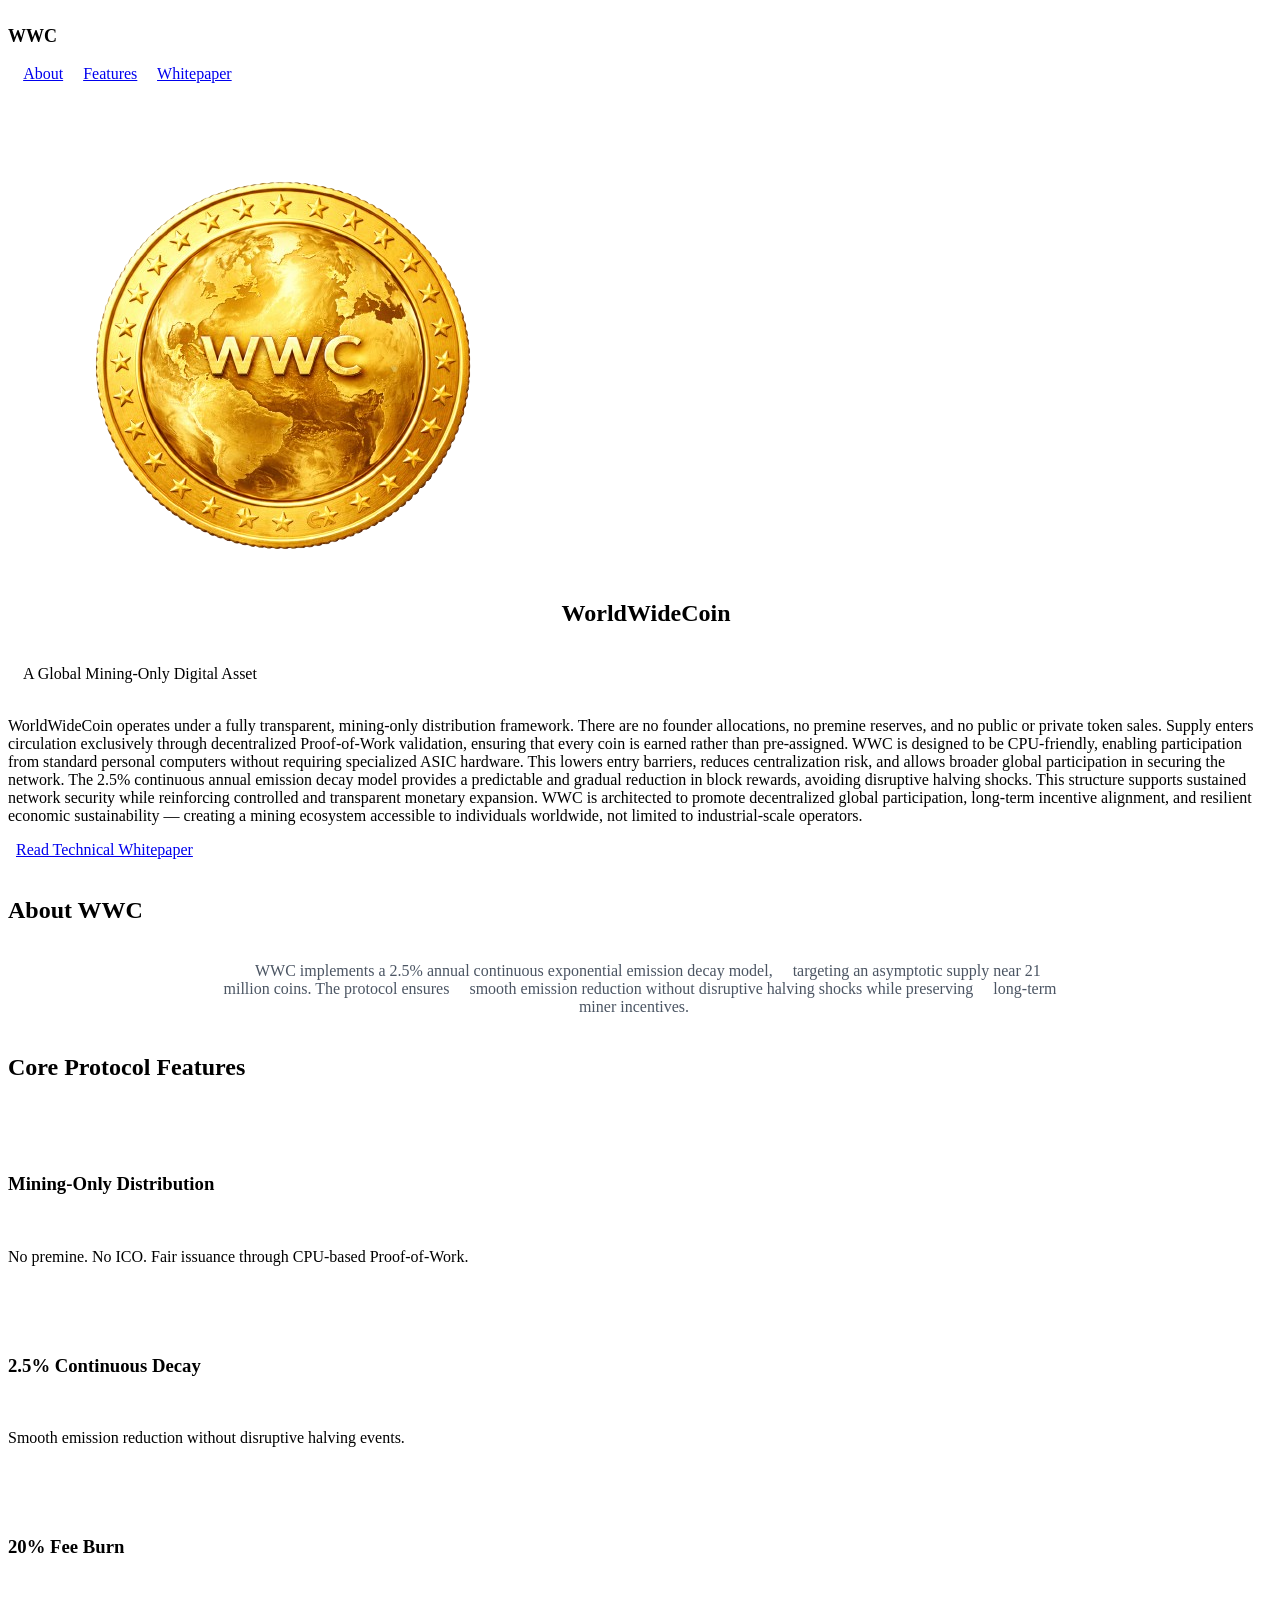
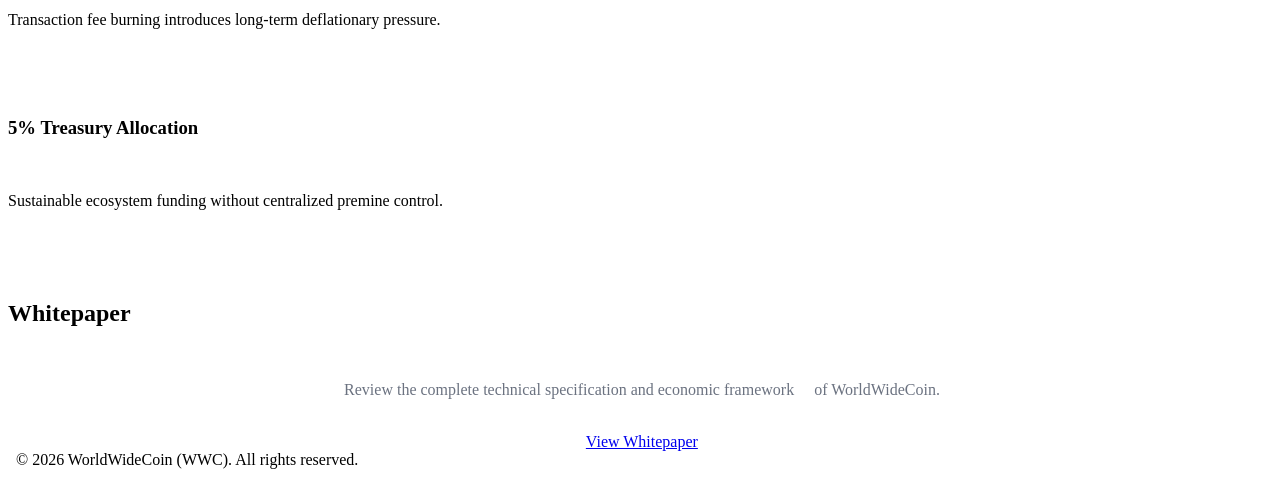
==== index.html @ 7ce4c5ae "Update index.html" ====
<!DOCTYPE html>
<html lang="en">
<head>
<meta charset="UTF-8">
<meta name="viewport" content="width=device-width, initial-scale=1.0">
<title>WorldWideCoin (WWC)</title>

<link href="https://fonts.googleapis.com/css2?family=Inter:wght@400;600;700&display=swap" rel="stylesheet">

<style>

body {
  margin: 0;
  font-family: 'Inter', sans-serif;
  background: #F9FAFB;
  color: #1F2937;
}

/* HEADER */

header {
  background: white;
  padding: 18px 40px;
  display: flex;
  justify-content: space-between;
  align-items: center;
  border-bottom: 1px solid #E5E7EB;
}

nav a {
  margin-left: 25px;
  text-decoration: none;
  color: #1F2937;
  font-weight: 500;
  transition: 0.3s;
}

nav a:hover {
  color: #D4AF37;
}

/* HERO */

.hero {
  padding: 100px 20px 80px;
  text-align: center;
}

.hero-title {
  display: flex;
  align-items: center;
  justify-content: center;
  gap: 15px;
  font-size: 40px;
  font-weight: 700;
}

.inline-logo {
  height: 50px;
  width: auto;
  filter: drop-shadow(0 2px 4px rgba(0,0,0,0.2));
}

.subtitle {
  margin-top: 20px;
  font-size: 20px;
}

.subtitle span {
  color: #D4AF37;
}

.hero p {
  max-width: 700px;
  margin: 25px auto;
  font-size: 17px;
  color: #6B7280;
}

.btn {
  display: inline-block;
  margin-top: 20px;
  padding: 14px 32px;
  background: #D4AF37;
  color: white;
  text-decoration: none;
  font-weight: 600;
  border-radius: 6px;
  transition: 0.3s;
}

.btn:hover {
  background: #B8962E;
}

/* SECTIONS */

.section {
  padding: 80px 20px;
  max-width: 1100px;
  margin: auto;
}

.section h2 {
  text-align: center;
  font-size: 32px;
  margin-bottom: 40px;
}

/* FEATURES */

.features {
  display: grid;
  grid-template-columns: repeat(auto-fit, minmax(250px, 1fr));
  gap: 30px;
}

.card {
  background: white;
  padding: 30px;
  border-radius: 10px;
  border: 1px solid #E5E7EB;
  transition: 0.3s;
}

.card:hover {
  border-color: #D4AF37;
  box-shadow: 0 5px 20px rgba(0,0,0,0.05);
}

/* FOOTER */

footer {
  background: white;
  padding: 40px;
  text-align: center;
  border-top: 1px solid #E5E7EB;
  color: #6B7280;
  font-size: 14px;
}

/* MOBILE OPTIMIZATION */

@media (max-width: 768px) {
  .hero-title {
    font-size: 28px;
  }

  .inline-logo {
    height: 40px;
  }

  nav {
    display: none;
  }
}

</style>
</head>

<body>

<header>
  <div style="font-weight:700; font-size:18px;">WWC</div>

  <nav>
    <a href="#about">About</a>
    <a href="#features">Features</a>
    <a href="#whitepaper">Whitepaper</a>
  </nav>
</header>

<section class="hero">

  <h1 class="hero-title">
    <img src="logo.png" alt="WWC Logo" class="inline-logo">
    WorldWideCoin
  </h1>

  <div class="subtitle">
    A Global <span>Mining-Only</span> Digital Asset
  </div>

  <p>
WorldWideCoin operates under a fully transparent, mining-only distribution framework. There are no founder allocations, no premine reserves, and no public or private token sales. Supply enters circulation exclusively through decentralized Proof-of-Work validation, ensuring that every coin is earned rather than pre-assigned.
WWC is designed to be CPU-friendly, enabling participation from standard personal computers without requiring specialized ASIC hardware. This lowers entry barriers, reduces centralization risk, and allows broader global participation in securing the network.
The 2.5% continuous annual emission decay model provides a predictable and gradual reduction in block rewards, avoiding disruptive halving shocks. This structure supports sustained network security while reinforcing controlled and transparent monetary expansion.
WWC is architected to promote decentralized global participation, long-term incentive alignment, and resilient economic sustainability — creating a mining ecosystem accessible to individuals worldwide, not limited to industrial-scale operators.
  </p>

  <a href="whitepaper.html" class="btn">Read Technical Whitepaper</a>

</section>

<section id="about" class="section">

  <h2>About WWC</h2>

  <p style="text-align:center; max-width:850px; margin:auto; color:#4B5563;">
    WWC implements a 2.5% annual continuous exponential emission decay model,
    targeting an asymptotic supply near 21 million coins. The protocol ensures
    smooth emission reduction without disruptive halving shocks while preserving
    long-term miner incentives.
  </p>

</section>

<section id="features" class="section">

  <h2>Core Protocol Features</h2>

  <div class="features">

    <div class="card">
      <h3>Mining-Only Distribution</h3>
      <p>No premine. No ICO. Fair issuance through CPU-based Proof-of-Work.</p>
    </div>

    <div class="card">
      <h3>2.5% Continuous Decay</h3>
      <p>Smooth emission reduction without disruptive halving events.</p>
    </div>

    <div class="card">
      <h3>20% Fee Burn</h3>
      <p>Transaction fee burning introduces long-term deflationary pressure.</p>
    </div>

    <div class="card">
      <h3>5% Treasury Allocation</h3>
      <p>Sustainable ecosystem funding without centralized premine control.</p>
    </div>

  </div>

</section>

<section id="whitepaper" class="section">

  <h2>Whitepaper</h2>

  <p style="text-align:center; color:#6B7280;">
    Review the complete technical specification and economic framework
    of WorldWideCoin.
  </p>

  <div style="text-align:center;">
    <a href="whitepaper.html" class="btn">View Whitepaper</a>
  </div>

</section>

<footer>
  © 2026 WorldWideCoin (WWC). All rights reserved.
</footer>

</body>
</html>
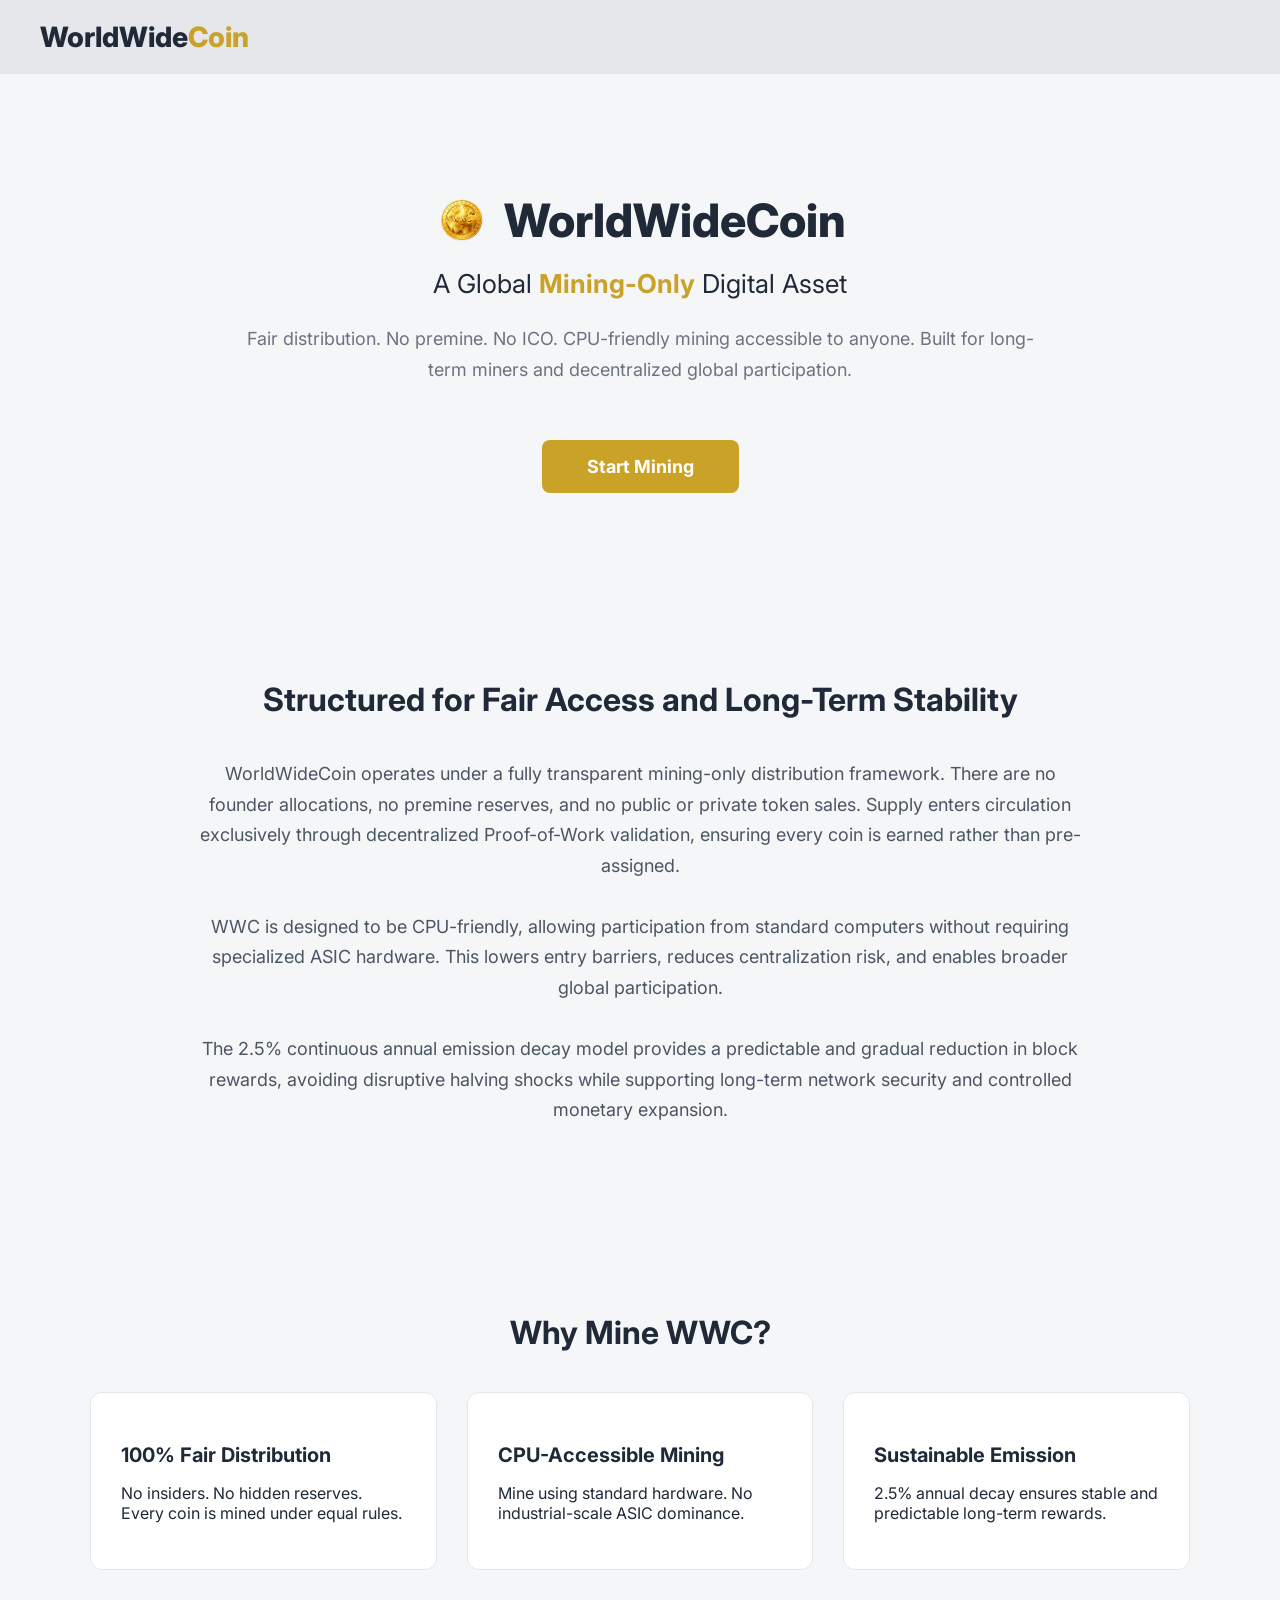
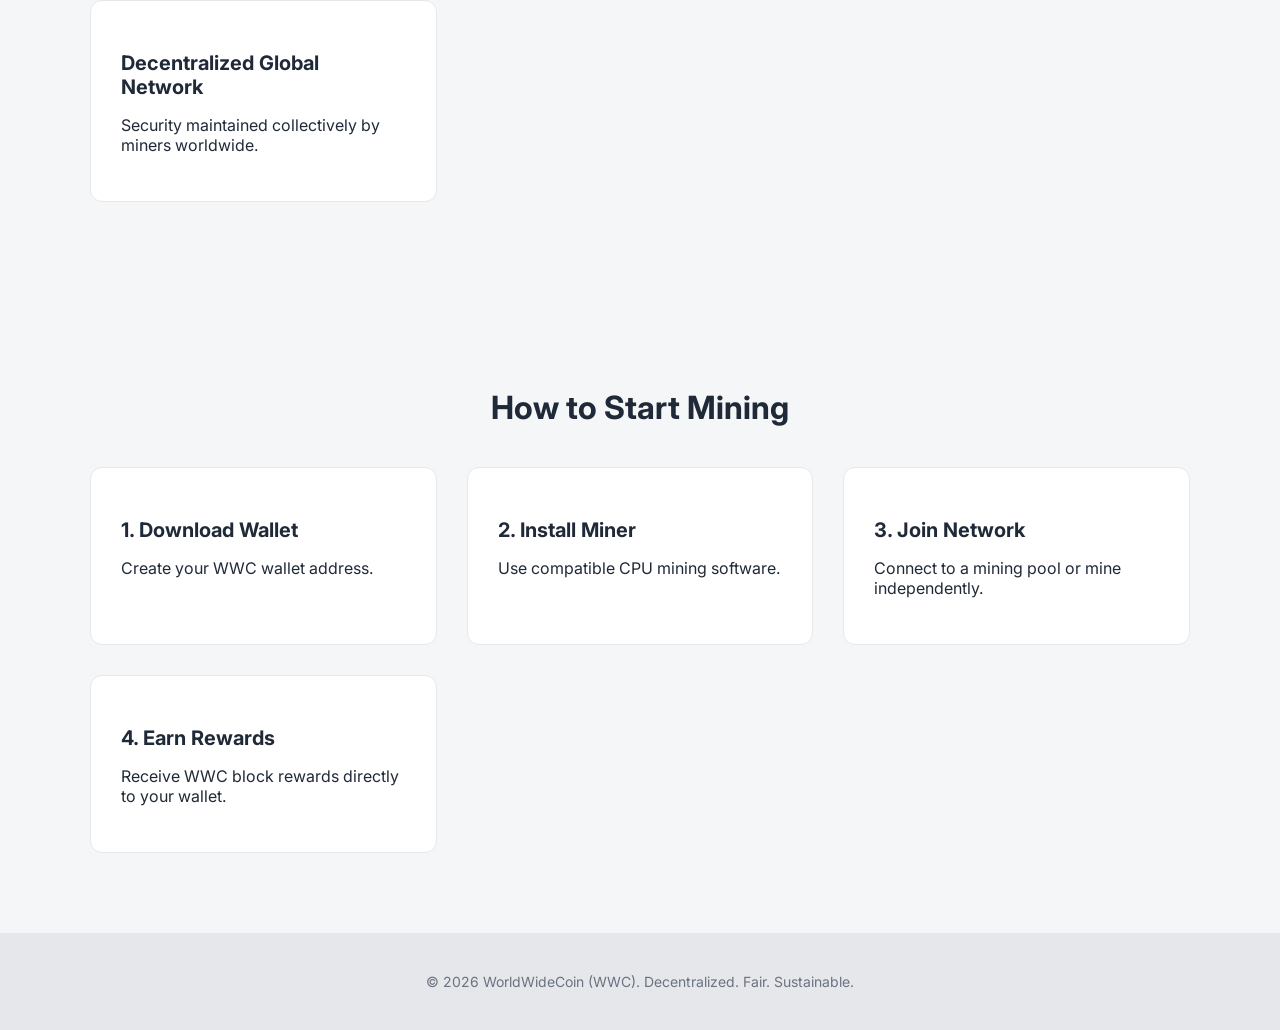
==== commit a7b34407: "Update index.html" ====
--- a/index.html
+++ b/index.html
@@ -1,5 +1,3 @@
-
-
 <!DOCTYPE html>
 <html lang="en">
 <head>
@@ -7,154 +5,134 @@
 <meta name="viewport" content="width=device-width, initial-scale=1.0">
 <title>WorldWideCoin (WWC)</title>
 
-<link href="https://fonts.googleapis.com/css2?family=Inter:wght@400;600;700&display=swap" rel="stylesheet">
+<link href="https://fonts.googleapis.com/css2?family=Inter:wght@400;600;700;800&display=swap" rel="stylesheet">
 
 <style>
 
 body {
-  margin: 0;
-  font-family: 'Inter', sans-serif;
-  background: #F9FAFB;
-  color: #1F2937;
+  margin: 0;
+  font-family: 'Inter', sans-serif;
+  background: #F5F6F8;
+  color: #1F2937;
 }
 
 /* HEADER */
 
 header {
-  background: white;
-  padding: 18px 40px;
-  display: flex;
-  justify-content: space-between;
-  align-items: center;
-  border-bottom: 1px solid #E5E7EB;
-}
-
-nav a {
-  margin-left: 25px;
-  text-decoration: none;
-  color: #1F2937;
-  font-weight: 500;
-  transition: 0.3s;
-}
-
-nav a:hover {
-  color: #D4AF37;
-}
+  background: #E5E7EB;
+  padding: 20px 40px;
+  font-size: 28px;
+  font-weight: 800;
+}
+
+header .worldwide { color: #1F2937; }
+header .coin { color: #C9A227; }
 
 /* HERO */
 
 .hero {
-  padding: 100px 20px 80px;
-  text-align: center;
+  text-align: center;
+  padding: 80px 20px;
 }
 
 .hero-title {
-  display: flex;
-  align-items: center;
-  justify-content: center;
-  gap: 15px;
-  font-size: 40px;
-  font-weight: 700;
+  display: flex;
+  align-items: center;
+  justify-content: center;
+  gap: 15px;
+  font-size: 46px;
+  font-weight: 800;
+  margin-bottom: 20px;
 }
 
 .inline-logo {
-  height: 50px;
-  width: auto;
-  filter: drop-shadow(0 2px 4px rgba(0,0,0,0.2));
+  height: 55px;
+  width: auto;
 }
 
 .subtitle {
-  margin-top: 20px;
-  font-size: 20px;
+  font-size: 26px;
+  margin: 15px 0;
 }
 
 .subtitle span {
-  color: #D4AF37;
+  color: #C9A227;
+  font-weight: 700;
 }
 
 .hero p {
-  max-width: 700px;
-  margin: 25px auto;
-  font-size: 17px;
-  color: #6B7280;
+  max-width: 800px;
+  margin: 25px auto;
+  font-size: 18px;
+  color: #6B7280;
+  line-height: 1.7;
 }
 
 .btn {
-  display: inline-block;
-  margin-top: 20px;
-  padding: 14px 32px;
-  background: #D4AF37;
-  color: white;
-  text-decoration: none;
-  font-weight: 600;
-  border-radius: 6px;
-  transition: 0.3s;
-}
-
-.btn:hover {
-  background: #B8962E;
-}
-
-/* SECTIONS */
+  display: inline-block;
+  margin-top: 30px;
+  padding: 16px 45px;
+  background: #C9A227;
+  color: white;
+  text-decoration: none;
+  font-weight: 700;
+  border-radius: 8px;
+  font-size: 18px;
+}
+
+.btn:hover { background: #B8962E; }
+
+/* SECTION */
 
 .section {
-  padding: 80px 20px;
-  max-width: 1100px;
-  margin: auto;
+  padding: 80px 20px;
+  max-width: 1100px;
+  margin: auto;
 }
 
 .section h2 {
-  text-align: center;
-  font-size: 32px;
-  margin-bottom: 40px;
-}
-
-/* FEATURES */
-
-.features {
-  display: grid;
-  grid-template-columns: repeat(auto-fit, minmax(250px, 1fr));
-  gap: 30px;
+  text-align: center;
+  font-size: 32px;
+  margin-bottom: 40px;
+}
+
+/* GRID */
+
+.grid {
+  display: grid;
+  grid-template-columns: repeat(auto-fit, minmax(260px, 1fr));
+  gap: 30px;
 }
 
 .card {
-  background: white;
-  padding: 30px;
-  border-radius: 10px;
-  border: 1px solid #E5E7EB;
-  transition: 0.3s;
-}
-
-.card:hover {
-  border-color: #D4AF37;
-  box-shadow: 0 5px 20px rgba(0,0,0,0.05);
+  background: white;
+  padding: 30px;
+  border-radius: 12px;
+  border: 1px solid #E5E7EB;
+}
+
+.card h3 {
+  margin-bottom: 15px;
+  font-size: 20px;
 }
 
 /* FOOTER */
 
 footer {
-  background: white;
-  padding: 40px;
-  text-align: center;
-  border-top: 1px solid #E5E7EB;
-  color: #6B7280;
-  font-size: 14px;
-}
-
-/* MOBILE OPTIMIZATION */
+  background: #E5E7EB;
+  padding: 40px;
+  text-align: center;
+  font-size: 14px;
+  color: #6B7280;
+}
+
+/* MOBILE */
 
 @media (max-width: 768px) {
-  .hero-title {
-    font-size: 28px;
-  }
-
-  .inline-logo {
-    height: 40px;
-  }
-
-  nav {
-    display: none;
-  }
+  .hero-title { font-size: 32px; flex-direction: column; }
+  .inline-logo { height: 45px; }
+  .subtitle { font-size: 20px; }
+  .hero p { font-size: 16px; }
 }
 
 </style>
@@ -163,97 +141,118 @@
 <body>
 
 <header>
-  <div style="font-weight:700; font-size:18px;">WWC</div>
-
-  <nav>
-    <a href="#about">About</a>
-    <a href="#features">Features</a>
-    <a href="#whitepaper">Whitepaper</a>
-  </nav>
+  <span class="worldwide">WorldWide</span><span class="coin">Coin</span>
 </header>
 
 <section class="hero">
 
-  <h1 class="hero-title">
-    <img src="logo.png" alt="WWC Logo" class="inline-logo">
-    WorldWideCoin
-  </h1>
-
-  <div class="subtitle">
-    A Global <span>Mining-Only</span> Digital Asset
-  </div>
-
-  <p>
-WorldWideCoin operates under a fully transparent, mining-only distribution framework. There are no founder allocations, no premine reserves, and no public or private token sales. Supply enters circulation exclusively through decentralized Proof-of-Work validation, ensuring that every coin is earned rather than pre-assigned.
-WWC is designed to be CPU-friendly, enabling participation from standard personal computers without requiring specialized ASIC hardware. This lowers entry barriers, reduces centralization risk, and allows broader global participation in securing the network.
-The 2.5% continuous annual emission decay model provides a predictable and gradual reduction in block rewards, avoiding disruptive halving shocks. This structure supports sustained network security while reinforcing controlled and transparent monetary expansion.
-WWC is architected to promote decentralized global participation, long-term incentive alignment, and resilient economic sustainability — creating a mining ecosystem accessible to individuals worldwide, not limited to industrial-scale operators.
-  </p>
-
-  <a href="whitepaper.html" class="btn">Read Technical Whitepaper</a>
-
-</section>
-
-<section id="about" class="section">
-
-  <h2>About WWC</h2>
-
-  <p style="text-align:center; max-width:850px; margin:auto; color:#4B5563;">
-    WWC implements a 2.5% annual continuous exponential emission decay model,
-    targeting an asymptotic supply near 21 million coins. The protocol ensures
-    smooth emission reduction without disruptive halving shocks while preserving
-    long-term miner incentives.
-  </p>
-
-</section>
-
-<section id="features" class="section">
-
-  <h2>Core Protocol Features</h2>
-
-  <div class="features">
-
-    <div class="card">
-      <h3>Mining-Only Distribution</h3>
-      <p>No premine. No ICO. Fair issuance through CPU-based Proof-of-Work.</p>
-    </div>
-
-    <div class="card">
-      <h3>2.5% Continuous Decay</h3>
-      <p>Smooth emission reduction without disruptive halving events.</p>
-    </div>
-
-    <div class="card">
-      <h3>20% Fee Burn</h3>
-      <p>Transaction fee burning introduces long-term deflationary pressure.</p>
-    </div>
-
-    <div class="card">
-      <h3>5% Treasury Allocation</h3>
-      <p>Sustainable ecosystem funding without centralized premine control.</p>
-    </div>
-
-  </div>
-
-</section>
-
-<section id="whitepaper" class="section">
-
-  <h2>Whitepaper</h2>
-
-  <p style="text-align:center; color:#6B7280;">
-    Review the complete technical specification and economic framework
-    of WorldWideCoin.
-  </p>
-
-  <div style="text-align:center;">
-    <a href="whitepaper.html" class="btn">View Whitepaper</a>
-  </div>
+  <h1 class="hero-title">
+    <img src="logo.png" class="inline-logo">
+    WorldWideCoin
+  </h1>
+
+  <div class="subtitle">
+    A Global <span>Mining-Only</span> Digital Asset
+  </div>
+
+  <p>
+    Fair distribution. No premine. No ICO. CPU-friendly mining accessible to anyone.
+    Built for long-term miners and decentralized global participation.
+  </p>
+
+  <a href="#mine" class="btn">Start Mining</a>
+
+</section>
+
+<!-- INSTITUTIONAL DESCRIPTION -->
+
+<section class="section">
+
+  <h2>Structured for Fair Access and Long-Term Stability</h2>
+
+  <p style="text-align:center; max-width:900px; margin:auto; font-size:18px; color:#4B5563; line-height:1.7;">
+    WorldWideCoin operates under a fully transparent mining-only distribution framework.
+    There are no founder allocations, no premine reserves, and no public or private token sales.
+    Supply enters circulation exclusively through decentralized Proof-of-Work validation,
+    ensuring every coin is earned rather than pre-assigned.
+    <br><br>
+    WWC is designed to be CPU-friendly, allowing participation from standard computers
+    without requiring specialized ASIC hardware. This lowers entry barriers,
+    reduces centralization risk, and enables broader global participation.
+    <br><br>
+    The 2.5% continuous annual emission decay model provides a predictable and gradual
+    reduction in block rewards, avoiding disruptive halving shocks while supporting
+    long-term network security and controlled monetary expansion.
+  </p>
+
+</section>
+
+<!-- WHY MINE -->
+
+<section class="section">
+
+  <h2>Why Mine WWC?</h2>
+
+  <div class="grid">
+
+    <div class="card">
+      <h3>100% Fair Distribution</h3>
+      <p>No insiders. No hidden reserves. Every coin is mined under equal rules.</p>
+    </div>
+
+    <div class="card">
+      <h3>CPU-Accessible Mining</h3>
+      <p>Mine using standard hardware. No industrial-scale ASIC dominance.</p>
+    </div>
+
+    <div class="card">
+      <h3>Sustainable Emission</h3>
+      <p>2.5% annual decay ensures stable and predictable long-term rewards.</p>
+    </div>
+
+    <div class="card">
+      <h3>Decentralized Global Network</h3>
+      <p>Security maintained collectively by miners worldwide.</p>
+    </div>
+
+  </div>
+
+</section>
+
+<!-- HOW TO MINE -->
+
+<section id="mine" class="section">
+
+  <h2>How to Start Mining</h2>
+
+  <div class="grid">
+
+    <div class="card">
+      <h3>1. Download Wallet</h3>
+      <p>Create your WWC wallet address.</p>
+    </div>
+
+    <div class="card">
+      <h3>2. Install Miner</h3>
+      <p>Use compatible CPU mining software.</p>
+    </div>
+
+    <div class="card">
+      <h3>3. Join Network</h3>
+      <p>Connect to a mining pool or mine independently.</p>
+    </div>
+
+    <div class="card">
+      <h3>4. Earn Rewards</h3>
+      <p>Receive WWC block rewards directly to your wallet.</p>
+    </div>
+
+  </div>
 
 </section>
 
 <footer>
-  © 2026 WorldWideCoin (WWC). All rights reserved.
+  © 2026 WorldWideCoin (WWC). Decentralized. Fair. Sustainable.
 </footer>
 
 </body>
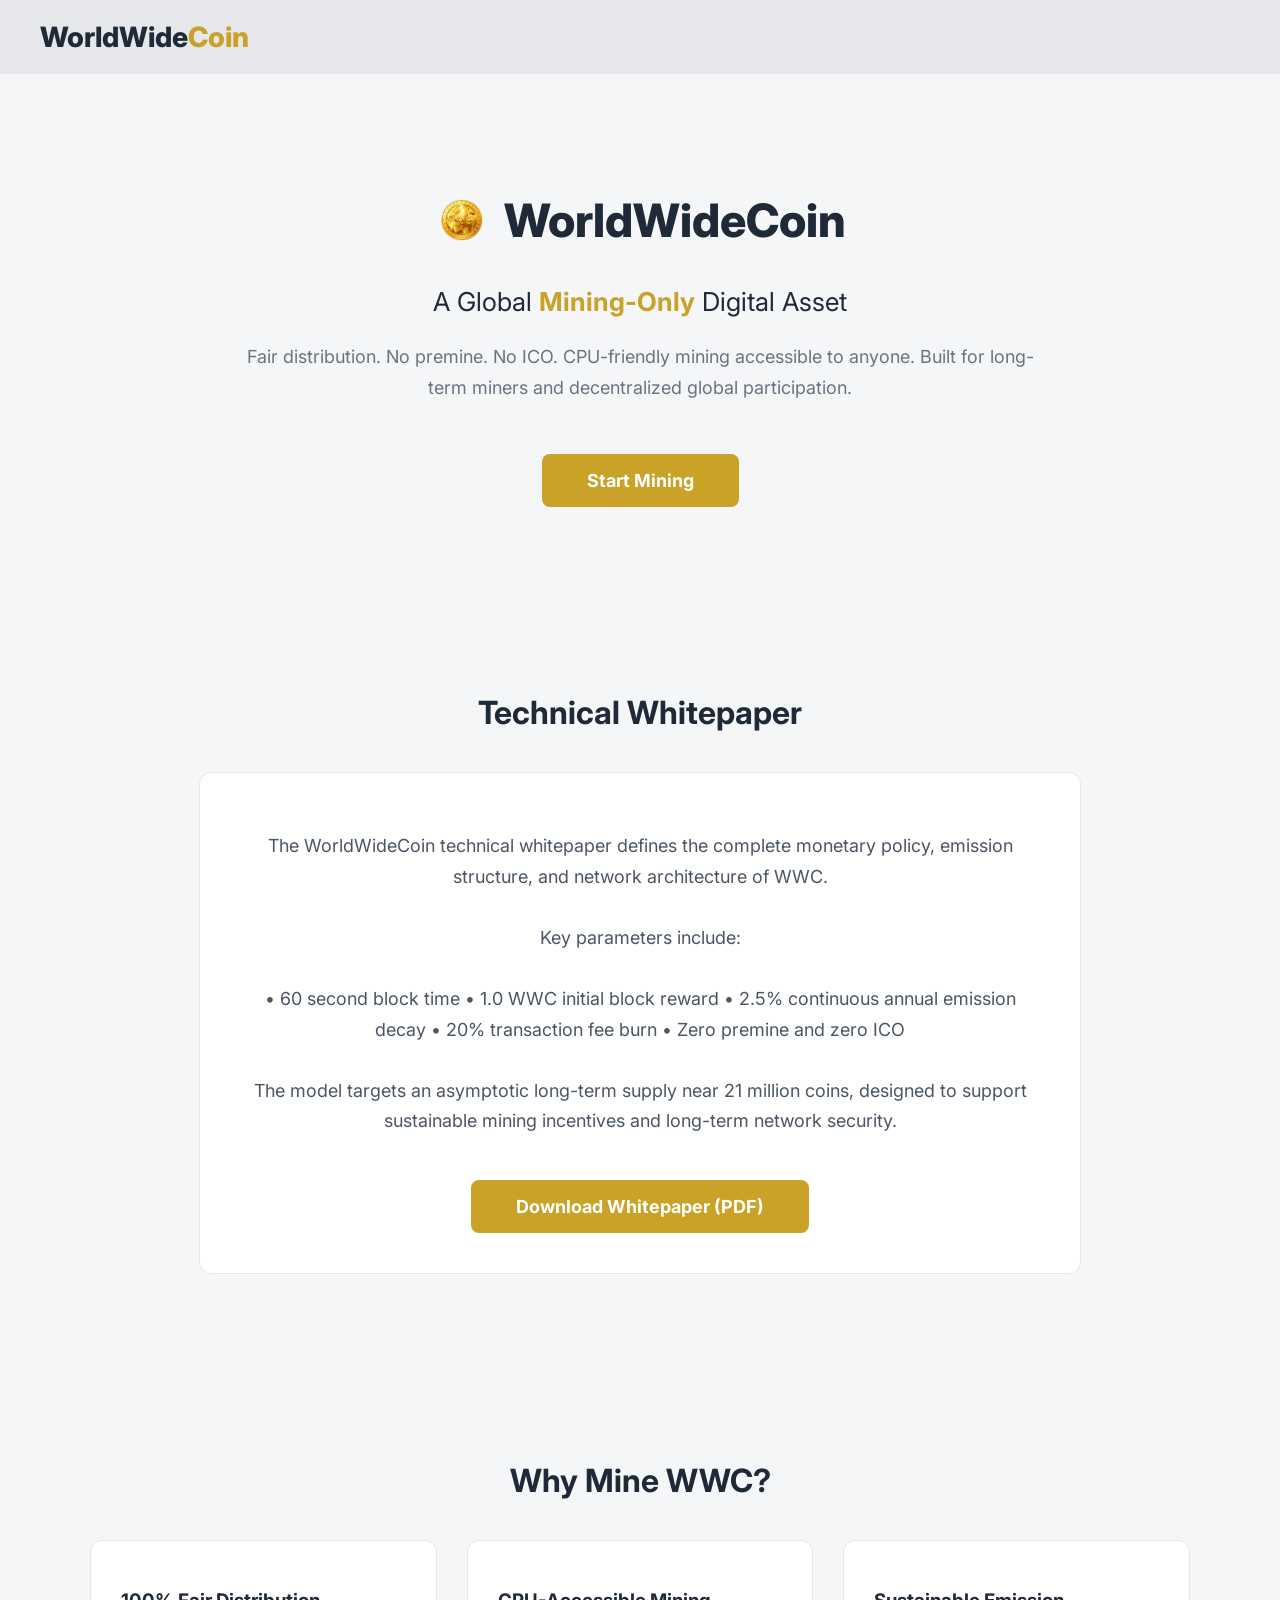
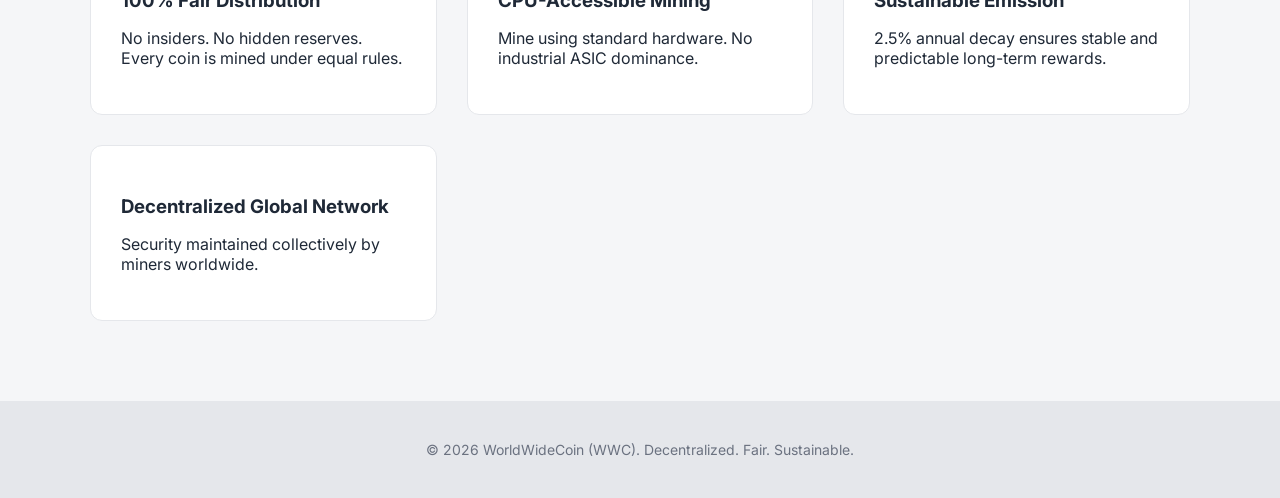
==== commit 1c545a71: "Update index.html" ====
--- a/index.html
+++ b/index.html
@@ -42,12 +42,10 @@
   gap: 15px;
   font-size: 46px;
   font-weight: 800;
-  margin-bottom: 20px;
 }
 
 .inline-logo {
   height: 55px;
-  width: auto;
 }
 
 .subtitle {
@@ -70,7 +68,7 @@
 
 .btn {
   display: inline-block;
-  margin-top: 30px;
+  margin-top: 25px;
   padding: 16px 45px;
   background: #C9A227;
   color: white;
@@ -113,7 +111,18 @@
 
 .card h3 {
   margin-bottom: 15px;
-  font-size: 20px;
+}
+
+/* WHITEPAPER BOX */
+
+.whitepaper-box {
+  background: white;
+  padding: 40px;
+  border-radius: 12px;
+  border: 1px solid #E5E7EB;
+  text-align: center;
+  max-width: 800px;
+  margin: auto;
 }
 
 /* FOOTER */
@@ -164,26 +173,35 @@
 
 </section>
 
-<!-- INSTITUTIONAL DESCRIPTION -->
+<!-- WHITEPAPER SECTION -->
 
 <section class="section">
 
-  <h2>Structured for Fair Access and Long-Term Stability</h2>
-
-  <p style="text-align:center; max-width:900px; margin:auto; font-size:18px; color:#4B5563; line-height:1.7;">
-    WorldWideCoin operates under a fully transparent mining-only distribution framework.
-    There are no founder allocations, no premine reserves, and no public or private token sales.
-    Supply enters circulation exclusively through decentralized Proof-of-Work validation,
-    ensuring every coin is earned rather than pre-assigned.
-    <br><br>
-    WWC is designed to be CPU-friendly, allowing participation from standard computers
-    without requiring specialized ASIC hardware. This lowers entry barriers,
-    reduces centralization risk, and enables broader global participation.
-    <br><br>
-    The 2.5% continuous annual emission decay model provides a predictable and gradual
-    reduction in block rewards, avoiding disruptive halving shocks while supporting
-    long-term network security and controlled monetary expansion.
-  </p>
+  <h2>Technical Whitepaper</h2>
+
+  <div class="whitepaper-box">
+
+    <p style="font-size:18px; color:#4B5563; line-height:1.7;">
+      The WorldWideCoin technical whitepaper defines the complete monetary policy,
+      emission structure, and network architecture of WWC.
+      <br><br>
+      Key parameters include:
+      <br><br>
+      • 60 second block time  
+      • 1.0 WWC initial block reward  
+      • 2.5% continuous annual emission decay  
+      • 20% transaction fee burn  
+      • Zero premine and zero ICO  
+      <br><br>
+      The model targets an asymptotic long-term supply near 21 million coins,
+      designed to support sustainable mining incentives and long-term network security.
+    </p>
+
+    <a href="WorldWideCoin_WWC_Whitepaper_v1.0.pdf" class="btn">
+      Download Whitepaper (PDF)
+    </a>
+
+  </div>
 
 </section>
 
@@ -202,7 +220,7 @@
 
     <div class="card">
       <h3>CPU-Accessible Mining</h3>
-      <p>Mine using standard hardware. No industrial-scale ASIC dominance.</p>
+      <p>Mine using standard hardware. No industrial ASIC dominance.</p>
     </div>
 
     <div class="card">
@@ -213,38 +231,6 @@
     <div class="card">
       <h3>Decentralized Global Network</h3>
       <p>Security maintained collectively by miners worldwide.</p>
-    </div>
-
-  </div>
-
-</section>
-
-<!-- HOW TO MINE -->
-
-<section id="mine" class="section">
-
-  <h2>How to Start Mining</h2>
-
-  <div class="grid">
-
-    <div class="card">
-      <h3>1. Download Wallet</h3>
-      <p>Create your WWC wallet address.</p>
-    </div>
-
-    <div class="card">
-      <h3>2. Install Miner</h3>
-      <p>Use compatible CPU mining software.</p>
-    </div>
-
-    <div class="card">
-      <h3>3. Join Network</h3>
-      <p>Connect to a mining pool or mine independently.</p>
-    </div>
-
-    <div class="card">
-      <h3>4. Earn Rewards</h3>
-      <p>Receive WWC block rewards directly to your wallet.</p>
     </div>
 
   </div>
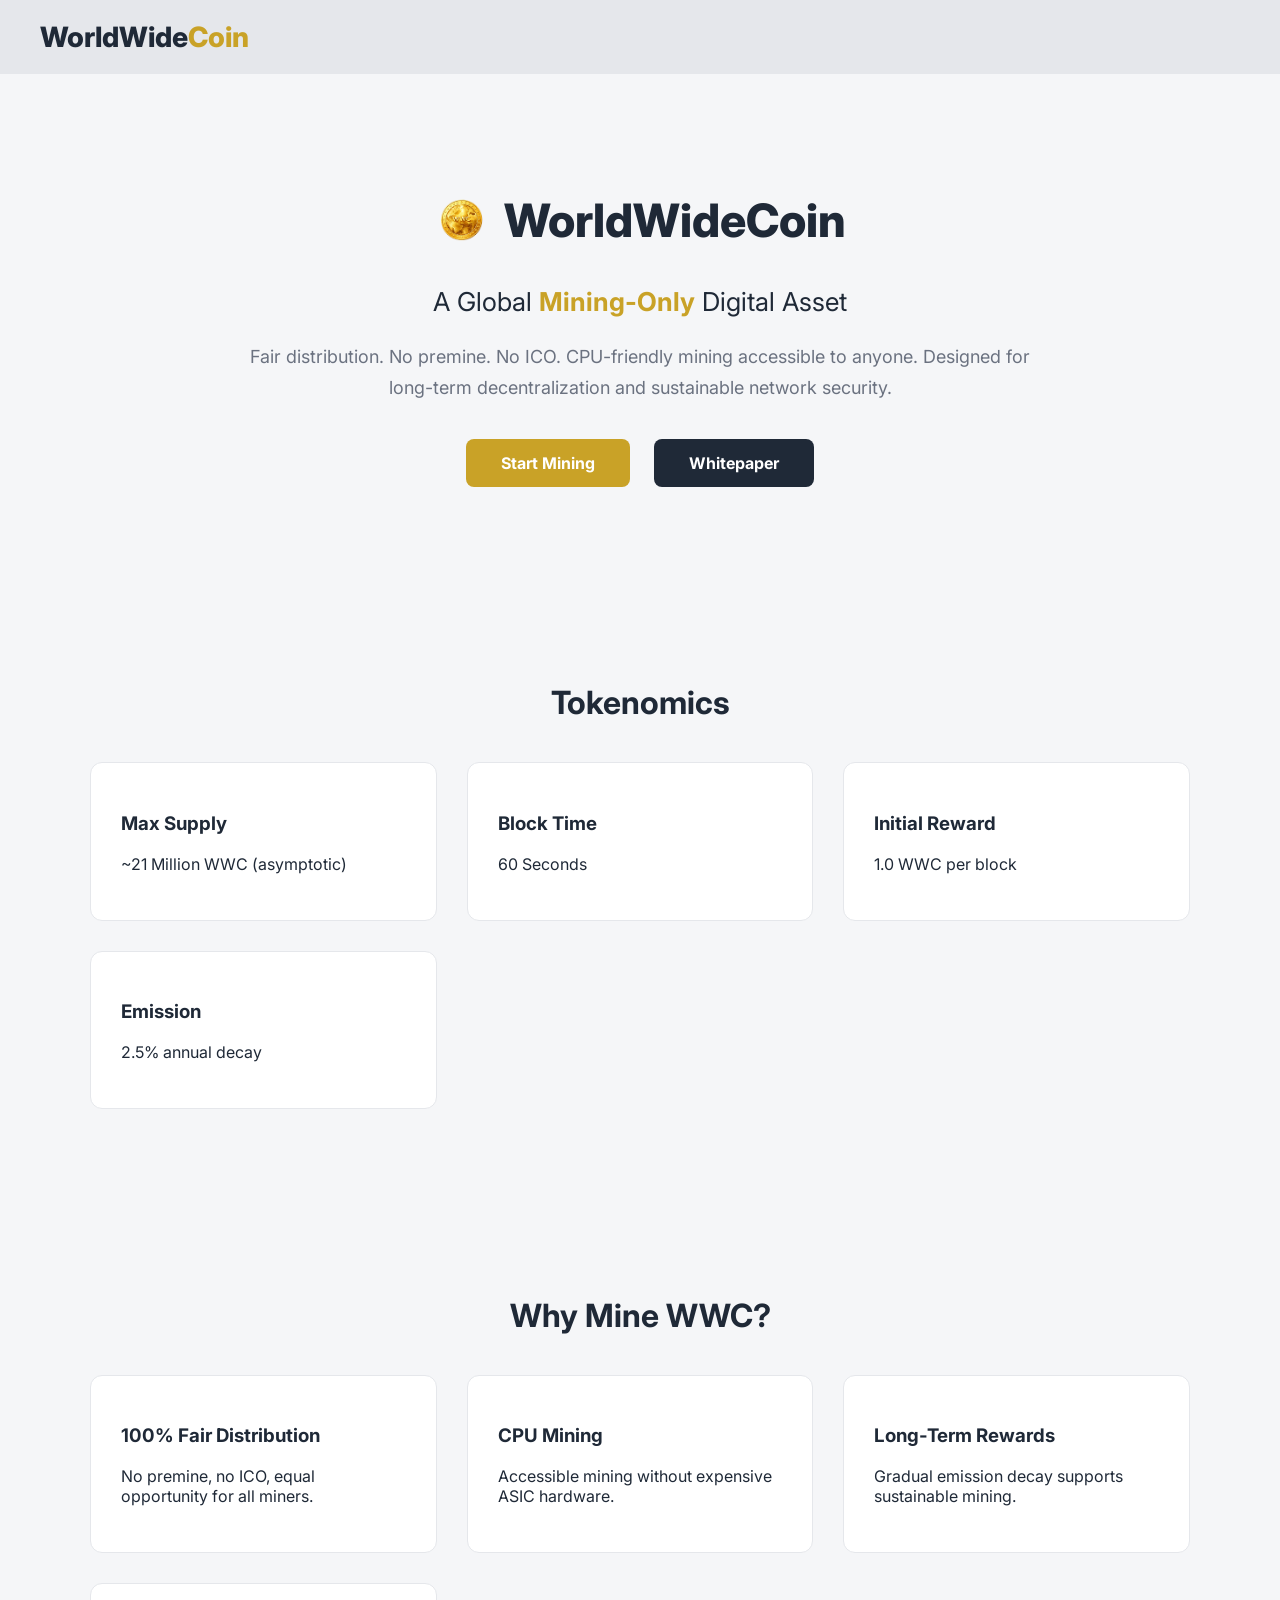
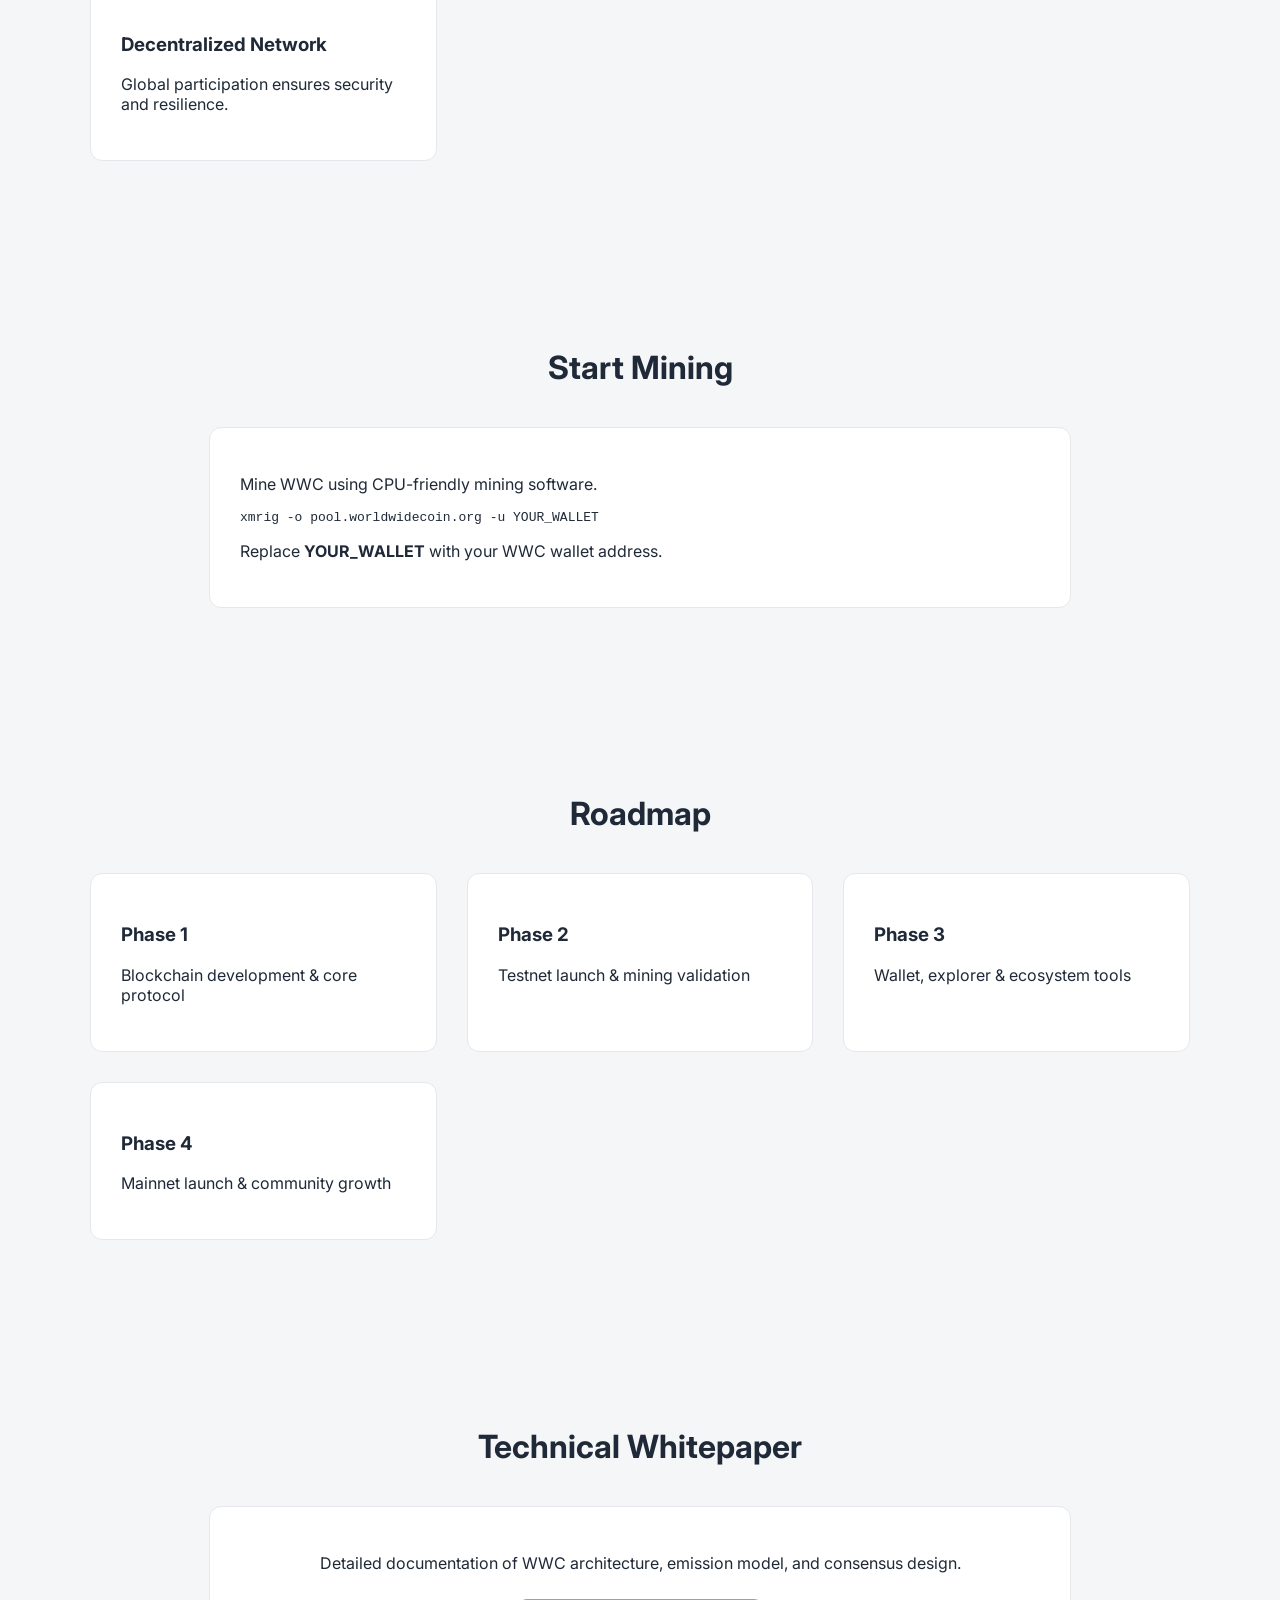
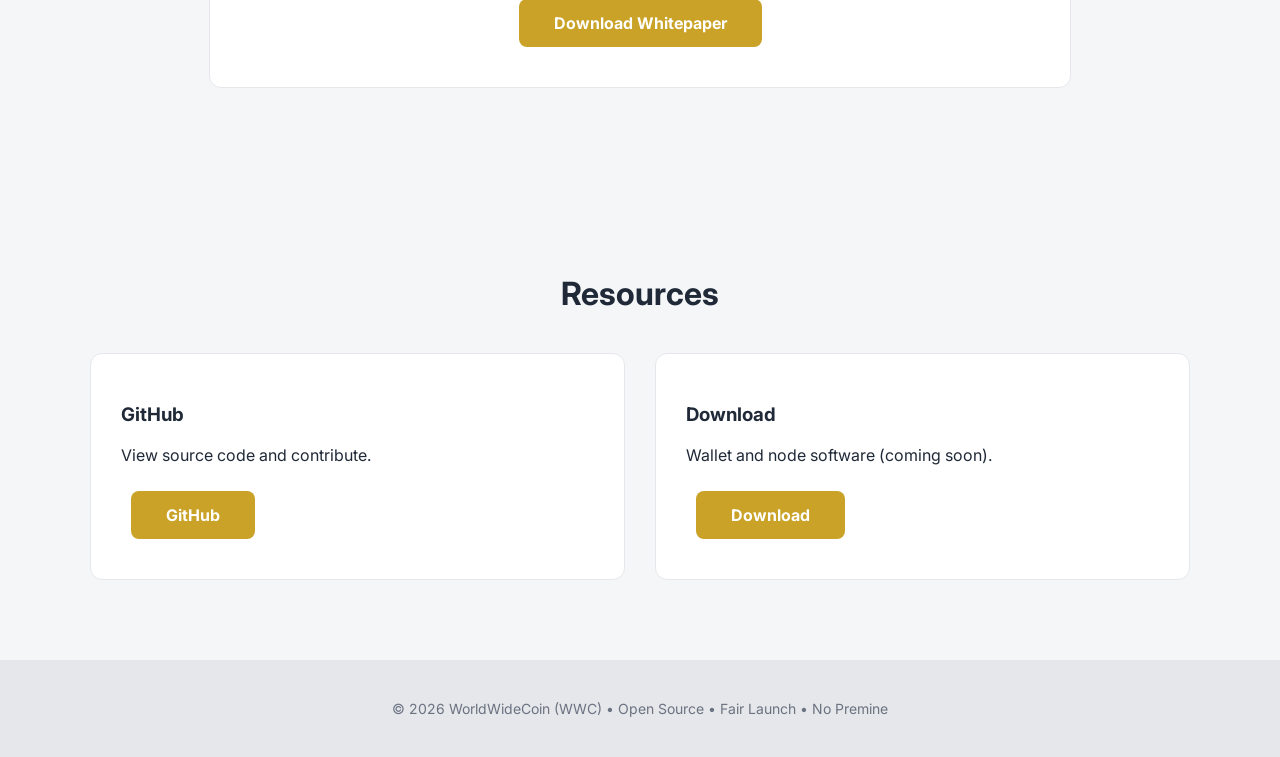
==== commit 05e4821c: "Update index.html" ====
--- a/index.html
+++ b/index.html
@@ -68,17 +68,20 @@
 
 .btn {
   display: inline-block;
-  margin-top: 25px;
-  padding: 16px 45px;
+  margin: 10px;
+  padding: 14px 35px;
   background: #C9A227;
   color: white;
   text-decoration: none;
   font-weight: 700;
   border-radius: 8px;
-  font-size: 18px;
-}
-
-.btn:hover { background: #B8962E; }
+}
+
+.btn.secondary {
+  background: #1F2937;
+}
+
+.btn:hover { opacity: 0.9; }
 
 /* SECTION */
 
@@ -107,22 +110,6 @@
   padding: 30px;
   border-radius: 12px;
   border: 1px solid #E5E7EB;
-}
-
-.card h3 {
-  margin-bottom: 15px;
-}
-
-/* WHITEPAPER BOX */
-
-.whitepaper-box {
-  background: white;
-  padding: 40px;
-  border-radius: 12px;
-  border: 1px solid #E5E7EB;
-  text-align: center;
-  max-width: 800px;
-  margin: auto;
 }
 
 /* FOOTER */
@@ -140,8 +127,6 @@
 @media (max-width: 768px) {
   .hero-title { font-size: 32px; flex-direction: column; }
   .inline-logo { height: 45px; }
-  .subtitle { font-size: 20px; }
-  .hero p { font-size: 16px; }
 }
 
 </style>
@@ -152,6 +137,8 @@
 <header>
   <span class="worldwide">WorldWide</span><span class="coin">Coin</span>
 </header>
+
+<!-- HERO -->
 
 <section class="hero">
 
@@ -166,71 +153,168 @@
 
   <p>
     Fair distribution. No premine. No ICO. CPU-friendly mining accessible to anyone.
-    Built for long-term miners and decentralized global participation.
+    Designed for long-term decentralization and sustainable network security.
   </p>
 
   <a href="#mine" class="btn">Start Mining</a>
-
-</section>
-
-<!-- WHITEPAPER SECTION -->
+  <a href="Whitepaper.pdf" class="btn secondary">Whitepaper</a>
+
+</section>
+
+<!-- TOKENOMICS -->
+
+<section class="section">
+  <h2>Tokenomics</h2>
+
+  <div class="grid">
+
+    <div class="card">
+      <h3>Max Supply</h3>
+      <p>~21 Million WWC (asymptotic)</p>
+    </div>
+
+    <div class="card">
+      <h3>Block Time</h3>
+      <p>60 Seconds</p>
+    </div>
+
+    <div class="card">
+      <h3>Initial Reward</h3>
+      <p>1.0 WWC per block</p>
+    </div>
+
+    <div class="card">
+      <h3>Emission</h3>
+      <p>2.5% annual decay</p>
+    </div>
+
+  </div>
+</section>
+
+<!-- WHY MINE -->
+
+<section class="section">
+
+  <h2>Why Mine WWC?</h2>
+
+  <div class="grid">
+
+    <div class="card">
+      <h3>100% Fair Distribution</h3>
+      <p>No premine, no ICO, equal opportunity for all miners.</p>
+    </div>
+
+    <div class="card">
+      <h3>CPU Mining</h3>
+      <p>Accessible mining without expensive ASIC hardware.</p>
+    </div>
+
+    <div class="card">
+      <h3>Long-Term Rewards</h3>
+      <p>Gradual emission decay supports sustainable mining.</p>
+    </div>
+
+    <div class="card">
+      <h3>Decentralized Network</h3>
+      <p>Global participation ensures security and resilience.</p>
+    </div>
+
+  </div>
+
+</section>
+
+<!-- MINING -->
+
+<section class="section" id="mine">
+
+  <h2>Start Mining</h2>
+
+  <div class="card" style="max-width:800px;margin:auto;">
+
+    <p>Mine WWC using CPU-friendly mining software.</p>
+
+<pre>
+xmrig -o pool.worldwidecoin.org -u YOUR_WALLET
+</pre>
+
+    <p>
+      Replace <b>YOUR_WALLET</b> with your WWC wallet address.
+    </p>
+
+  </div>
+
+</section>
+
+<!-- ROADMAP -->
+
+<section class="section">
+
+  <h2>Roadmap</h2>
+
+  <div class="grid">
+
+    <div class="card">
+      <h3>Phase 1</h3>
+      <p>Blockchain development & core protocol</p>
+    </div>
+
+    <div class="card">
+      <h3>Phase 2</h3>
+      <p>Testnet launch & mining validation</p>
+    </div>
+
+    <div class="card">
+      <h3>Phase 3</h3>
+      <p>Wallet, explorer & ecosystem tools</p>
+    </div>
+
+    <div class="card">
+      <h3>Phase 4</h3>
+      <p>Mainnet launch & community growth</p>
+    </div>
+
+  </div>
+
+</section>
+
+<!-- WHITEPAPER -->
 
 <section class="section">
 
   <h2>Technical Whitepaper</h2>
 
-  <div class="whitepaper-box">
-
-    <p style="font-size:18px; color:#4B5563; line-height:1.7;">
-      The WorldWideCoin technical whitepaper defines the complete monetary policy,
-      emission structure, and network architecture of WWC.
-      <br><br>
-      Key parameters include:
-      <br><br>
-      • 60 second block time  
-      • 1.0 WWC initial block reward  
-      • 2.5% continuous annual emission decay  
-      • 20% transaction fee burn  
-      • Zero premine and zero ICO  
-      <br><br>
-      The model targets an asymptotic long-term supply near 21 million coins,
-      designed to support sustainable mining incentives and long-term network security.
+  <div class="card" style="text-align:center; max-width:800px; margin:auto;">
+
+    <p>
+      Detailed documentation of WWC architecture, emission model, and consensus design.
     </p>
 
-    <a href="WorldWideCoin_WWC_Whitepaper_v1.0.pdf" class="btn">
-      Download Whitepaper (PDF)
+    <a href="Whitepaper.pdf" class="btn">
+      Download Whitepaper
     </a>
 
   </div>
 
 </section>
 
-<!-- WHY MINE -->
-
-<section class="section">
-
-  <h2>Why Mine WWC?</h2>
+<!-- LINKS -->
+
+<section class="section">
+
+  <h2>Resources</h2>
 
   <div class="grid">
 
     <div class="card">
-      <h3>100% Fair Distribution</h3>
-      <p>No insiders. No hidden reserves. Every coin is mined under equal rules.</p>
-    </div>
-
-    <div class="card">
-      <h3>CPU-Accessible Mining</h3>
-      <p>Mine using standard hardware. No industrial ASIC dominance.</p>
-    </div>
-
-    <div class="card">
-      <h3>Sustainable Emission</h3>
-      <p>2.5% annual decay ensures stable and predictable long-term rewards.</p>
-    </div>
-
-    <div class="card">
-      <h3>Decentralized Global Network</h3>
-      <p>Security maintained collectively by miners worldwide.</p>
+      <h3>GitHub</h3>
+      <p>View source code and contribute.</p>
+      <a href="https://github.com/worldwidecoinwwc" class="btn">GitHub</a>
+    </div>
+
+    <div class="card">
+      <h3>Download</h3>
+      <p>Wallet and node software (coming soon).</p>
+      <a href="#" class="btn">Download</a>
     </div>
 
   </div>
@@ -238,7 +322,7 @@
 </section>
 
 <footer>
-  © 2026 WorldWideCoin (WWC). Decentralized. Fair. Sustainable.
+  © 2026 WorldWideCoin (WWC) • Open Source • Fair Launch • No Premine
 </footer>
 
 </body>
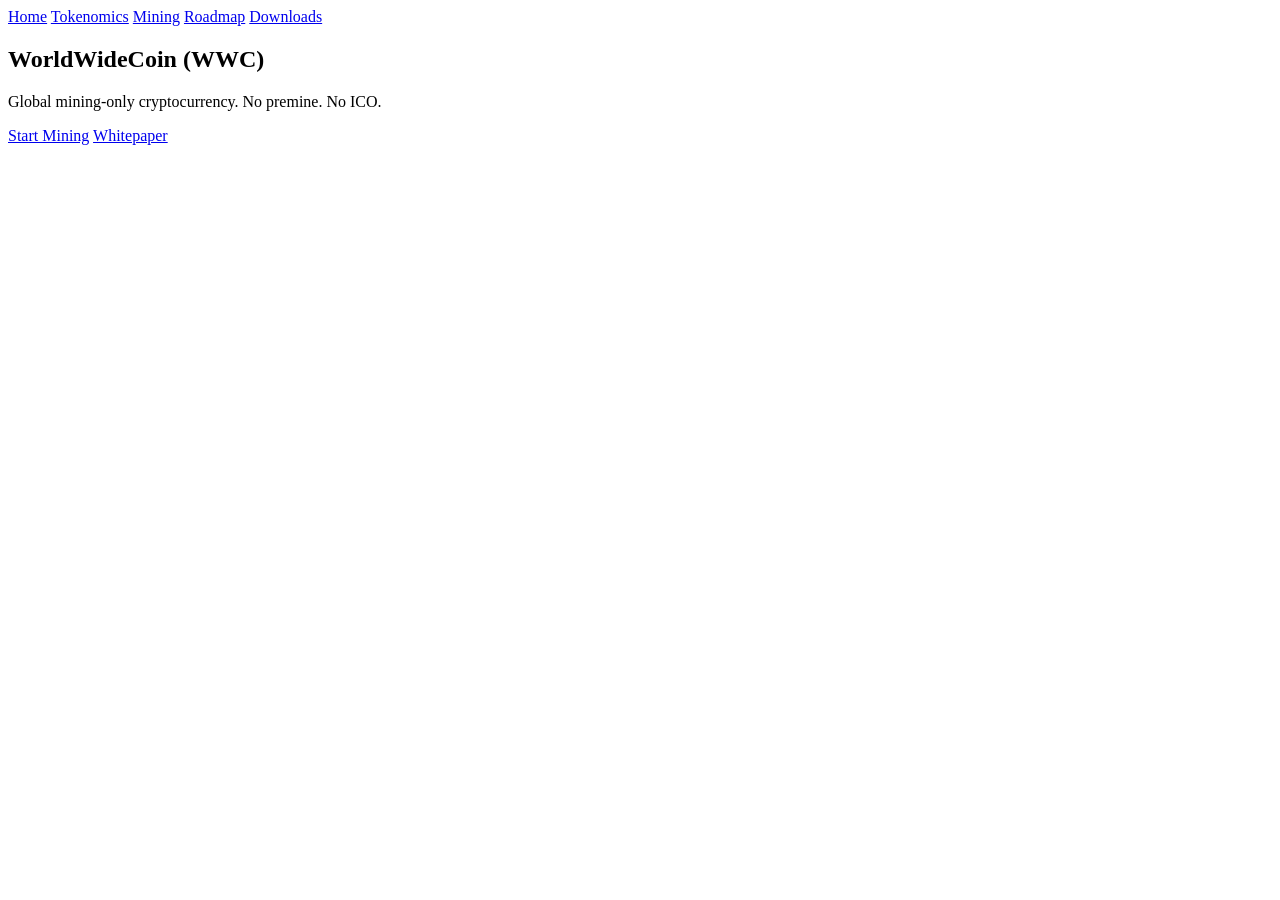
==== commit 6809ac66: "Update index.html" ====
--- a/index.html
+++ b/index.html
@@ -1,329 +1,27 @@
 <!DOCTYPE html>
-<html lang="en">
+<html>
 <head>
-<meta charset="UTF-8">
-<meta name="viewport" content="width=device-width, initial-scale=1.0">
-<title>WorldWideCoin (WWC)</title>
-
-<link href="https://fonts.googleapis.com/css2?family=Inter:wght@400;600;700;800&display=swap" rel="stylesheet">
-
-<style>
-
-body {
-  margin: 0;
-  font-family: 'Inter', sans-serif;
-  background: #F5F6F8;
-  color: #1F2937;
-}
-
-/* HEADER */
-
-header {
-  background: #E5E7EB;
-  padding: 20px 40px;
-  font-size: 28px;
-  font-weight: 800;
-}
-
-header .worldwide { color: #1F2937; }
-header .coin { color: #C9A227; }
-
-/* HERO */
-
-.hero {
-  text-align: center;
-  padding: 80px 20px;
-}
-
-.hero-title {
-  display: flex;
-  align-items: center;
-  justify-content: center;
-  gap: 15px;
-  font-size: 46px;
-  font-weight: 800;
-}
-
-.inline-logo {
-  height: 55px;
-}
-
-.subtitle {
-  font-size: 26px;
-  margin: 15px 0;
-}
-
-.subtitle span {
-  color: #C9A227;
-  font-weight: 700;
-}
-
-.hero p {
-  max-width: 800px;
-  margin: 25px auto;
-  font-size: 18px;
-  color: #6B7280;
-  line-height: 1.7;
-}
-
-.btn {
-  display: inline-block;
-  margin: 10px;
-  padding: 14px 35px;
-  background: #C9A227;
-  color: white;
-  text-decoration: none;
-  font-weight: 700;
-  border-radius: 8px;
-}
-
-.btn.secondary {
-  background: #1F2937;
-}
-
-.btn:hover { opacity: 0.9; }
-
-/* SECTION */
-
-.section {
-  padding: 80px 20px;
-  max-width: 1100px;
-  margin: auto;
-}
-
-.section h2 {
-  text-align: center;
-  font-size: 32px;
-  margin-bottom: 40px;
-}
-
-/* GRID */
-
-.grid {
-  display: grid;
-  grid-template-columns: repeat(auto-fit, minmax(260px, 1fr));
-  gap: 30px;
-}
-
-.card {
-  background: white;
-  padding: 30px;
-  border-radius: 12px;
-  border: 1px solid #E5E7EB;
-}
-
-/* FOOTER */
-
-footer {
-  background: #E5E7EB;
-  padding: 40px;
-  text-align: center;
-  font-size: 14px;
-  color: #6B7280;
-}
-
-/* MOBILE */
-
-@media (max-width: 768px) {
-  .hero-title { font-size: 32px; flex-direction: column; }
-  .inline-logo { height: 45px; }
-}
-
-</style>
+  <title>WorldWideCoin (WWC)</title>
+  <link rel="stylesheet" href="css/styles.css">
 </head>
 
 <body>
 
-<header>
-  <span class="worldwide">WorldWide</span><span class="coin">Coin</span>
-</header>
+<nav>
+  <a href="index.html">Home</a>
+  <a href="tokenomics.html">Tokenomics</a>
+  <a href="mining.html">Mining</a>
+  <a href="roadmap.html">Roadmap</a>
+  <a href="downloads.html">Downloads</a>
+</nav>
 
-<!-- HERO -->
+<section>
+  <h1>WorldWideCoin (WWC)</h1>
+  <p>Global mining-only cryptocurrency. No premine. No ICO.</p>
 
-<section class="hero">
-
-  <h1 class="hero-title">
-    <img src="logo.png" class="inline-logo">
-    WorldWideCoin
-  </h1>
-
-  <div class="subtitle">
-    A Global <span>Mining-Only</span> Digital Asset
-  </div>
-
-  <p>
-    Fair distribution. No premine. No ICO. CPU-friendly mining accessible to anyone.
-    Designed for long-term decentralization and sustainable network security.
-  </p>
-
-  <a href="#mine" class="btn">Start Mining</a>
-  <a href="Whitepaper.pdf" class="btn secondary">Whitepaper</a>
-
+  <a href="mining.html" class="btn">Start Mining</a>
+  <a href="whitepaper.html" class="btn">Whitepaper</a>
 </section>
-
-<!-- TOKENOMICS -->
-
-<section class="section">
-  <h2>Tokenomics</h2>
-
-  <div class="grid">
-
-    <div class="card">
-      <h3>Max Supply</h3>
-      <p>~21 Million WWC (asymptotic)</p>
-    </div>
-
-    <div class="card">
-      <h3>Block Time</h3>
-      <p>60 Seconds</p>
-    </div>
-
-    <div class="card">
-      <h3>Initial Reward</h3>
-      <p>1.0 WWC per block</p>
-    </div>
-
-    <div class="card">
-      <h3>Emission</h3>
-      <p>2.5% annual decay</p>
-    </div>
-
-  </div>
-</section>
-
-<!-- WHY MINE -->
-
-<section class="section">
-
-  <h2>Why Mine WWC?</h2>
-
-  <div class="grid">
-
-    <div class="card">
-      <h3>100% Fair Distribution</h3>
-      <p>No premine, no ICO, equal opportunity for all miners.</p>
-    </div>
-
-    <div class="card">
-      <h3>CPU Mining</h3>
-      <p>Accessible mining without expensive ASIC hardware.</p>
-    </div>
-
-    <div class="card">
-      <h3>Long-Term Rewards</h3>
-      <p>Gradual emission decay supports sustainable mining.</p>
-    </div>
-
-    <div class="card">
-      <h3>Decentralized Network</h3>
-      <p>Global participation ensures security and resilience.</p>
-    </div>
-
-  </div>
-
-</section>
-
-<!-- MINING -->
-
-<section class="section" id="mine">
-
-  <h2>Start Mining</h2>
-
-  <div class="card" style="max-width:800px;margin:auto;">
-
-    <p>Mine WWC using CPU-friendly mining software.</p>
-
-<pre>
-xmrig -o pool.worldwidecoin.org -u YOUR_WALLET
-</pre>
-
-    <p>
-      Replace <b>YOUR_WALLET</b> with your WWC wallet address.
-    </p>
-
-  </div>
-
-</section>
-
-<!-- ROADMAP -->
-
-<section class="section">
-
-  <h2>Roadmap</h2>
-
-  <div class="grid">
-
-    <div class="card">
-      <h3>Phase 1</h3>
-      <p>Blockchain development & core protocol</p>
-    </div>
-
-    <div class="card">
-      <h3>Phase 2</h3>
-      <p>Testnet launch & mining validation</p>
-    </div>
-
-    <div class="card">
-      <h3>Phase 3</h3>
-      <p>Wallet, explorer & ecosystem tools</p>
-    </div>
-
-    <div class="card">
-      <h3>Phase 4</h3>
-      <p>Mainnet launch & community growth</p>
-    </div>
-
-  </div>
-
-</section>
-
-<!-- WHITEPAPER -->
-
-<section class="section">
-
-  <h2>Technical Whitepaper</h2>
-
-  <div class="card" style="text-align:center; max-width:800px; margin:auto;">
-
-    <p>
-      Detailed documentation of WWC architecture, emission model, and consensus design.
-    </p>
-
-    <a href="Whitepaper.pdf" class="btn">
-      Download Whitepaper
-    </a>
-
-  </div>
-
-</section>
-
-<!-- LINKS -->
-
-<section class="section">
-
-  <h2>Resources</h2>
-
-  <div class="grid">
-
-    <div class="card">
-      <h3>GitHub</h3>
-      <p>View source code and contribute.</p>
-      <a href="https://github.com/worldwidecoinwwc" class="btn">GitHub</a>
-    </div>
-
-    <div class="card">
-      <h3>Download</h3>
-      <p>Wallet and node software (coming soon).</p>
-      <a href="#" class="btn">Download</a>
-    </div>
-
-  </div>
-
-</section>
-
-<footer>
-  © 2026 WorldWideCoin (WWC) • Open Source • Fair Launch • No Premine
-</footer>
 
 </body>
 </html>
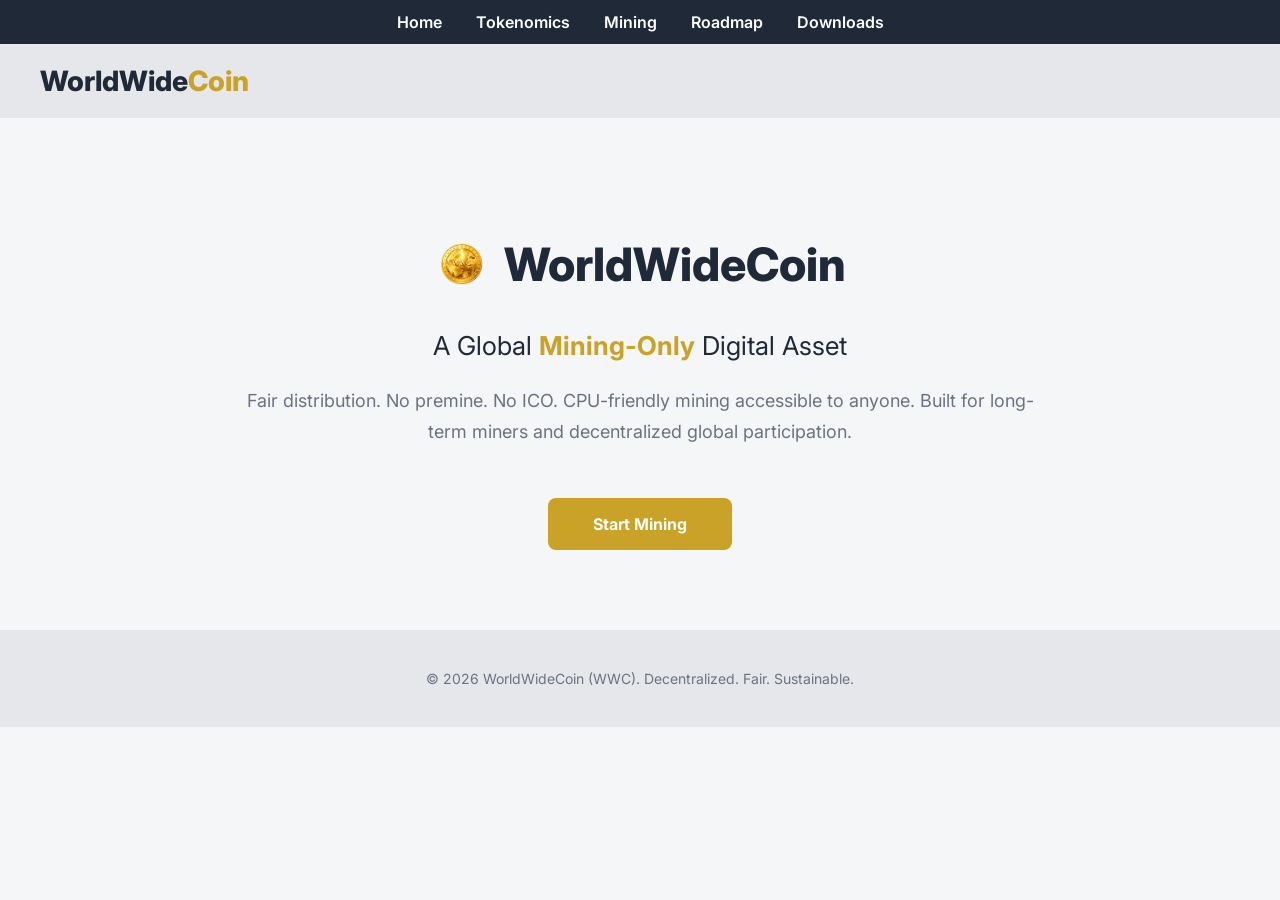
==== commit 04a70470: "Update index.html" ====
--- a/index.html
+++ b/index.html
@@ -1,12 +1,149 @@
 <!DOCTYPE html>
-<html>
+<html lang="en">
 <head>
-  <title>WorldWideCoin (WWC)</title>
-  <link rel="stylesheet" href="css/styles.css">
+<meta charset="UTF-8">
+<meta name="viewport" content="width=device-width, initial-scale=1.0">
+<title>WorldWideCoin (WWC)</title>
+
+<link href="https://fonts.googleapis.com/css2?family=Inter:wght@400;600;700;800&display=swap" rel="stylesheet">
+
+<style>
+
+/* (YOUR ORIGINAL CSS — unchanged) */
+
+body {
+  margin: 0;
+  font-family: 'Inter', sans-serif;
+  background: #F5F6F8;
+  color: #1F2937;
+}
+
+/* NAVBAR (NEW) */
+nav {
+  background: #1F2937;
+  padding: 12px;
+  text-align: center;
+}
+
+nav a {
+  color: white;
+  margin: 0 15px;
+  text-decoration: none;
+  font-weight: 600;
+}
+
+nav a:hover {
+  color: #C9A227;
+}
+
+/* HEADER */
+
+header {
+  background: #E5E7EB;
+  padding: 20px 40px;
+  font-size: 28px;
+  font-weight: 800;
+}
+
+header .worldwide { color: #1F2937; }
+header .coin { color: #C9A227; }
+
+/* HERO */
+
+.hero {
+  text-align: center;
+  padding: 80px 20px;
+}
+
+.hero-title {
+  display: flex;
+  align-items: center;
+  justify-content: center;
+  gap: 15px;
+  font-size: 46px;
+  font-weight: 800;
+}
+
+.inline-logo {
+  height: 55px;
+}
+
+.subtitle {
+  font-size: 26px;
+  margin: 15px 0;
+}
+
+.subtitle span {
+  color: #C9A227;
+  font-weight: 700;
+}
+
+.hero p {
+  max-width: 800px;
+  margin: 25px auto;
+  font-size: 18px;
+  color: #6B7280;
+  line-height: 1.7;
+}
+
+.btn {
+  display: inline-block;
+  margin-top: 25px;
+  padding: 16px 45px;
+  background: #C9A227;
+  color: white;
+  text-decoration: none;
+  font-weight: 700;
+  border-radius: 8px;
+}
+
+.btn:hover { background: #B8962E; }
+
+/* SECTION */
+
+.section {
+  padding: 80px 20px;
+  max-width: 1100px;
+  margin: auto;
+}
+
+.section h2 {
+  text-align: center;
+  font-size: 32px;
+  margin-bottom: 40px;
+}
+
+/* GRID */
+
+.grid {
+  display: grid;
+  grid-template-columns: repeat(auto-fit, minmax(260px, 1fr));
+  gap: 30px;
+}
+
+.card {
+  background: white;
+  padding: 30px;
+  border-radius: 12px;
+  border: 1px solid #E5E7EB;
+}
+
+/* FOOTER */
+
+footer {
+  background: #E5E7EB;
+  padding: 40px;
+  text-align: center;
+  font-size: 14px;
+  color: #6B7280;
+}
+
+</style>
 </head>
 
 <body>
 
+<!-- NAVBAR -->
 <nav>
   <a href="index.html">Home</a>
   <a href="tokenomics.html">Tokenomics</a>
@@ -15,13 +152,35 @@
   <a href="downloads.html">Downloads</a>
 </nav>
 
-<section>
-  <h1>WorldWideCoin (WWC)</h1>
-  <p>Global mining-only cryptocurrency. No premine. No ICO.</p>
+<header>
+  <span class="worldwide">WorldWide</span><span class="coin">Coin</span>
+</header>
+
+<section class="hero">
+
+  <h1 class="hero-title">
+    <img src="logo.png" class="inline-logo">
+    WorldWideCoin
+  </h1>
+
+  <div class="subtitle">
+    A Global <span>Mining-Only</span> Digital Asset
+  </div>
+
+  <p>
+    Fair distribution. No premine. No ICO. CPU-friendly mining accessible to anyone.
+    Built for long-term miners and decentralized global participation.
+  </p>
 
   <a href="mining.html" class="btn">Start Mining</a>
-  <a href="whitepaper.html" class="btn">Whitepaper</a>
+
 </section>
+
+<!-- KEEP YOUR EXISTING SECTIONS BELOW (UNCHANGED) -->
+
+<footer>
+  © 2026 WorldWideCoin (WWC). Decentralized. Fair. Sustainable.
+</footer>
 
 </body>
 </html>
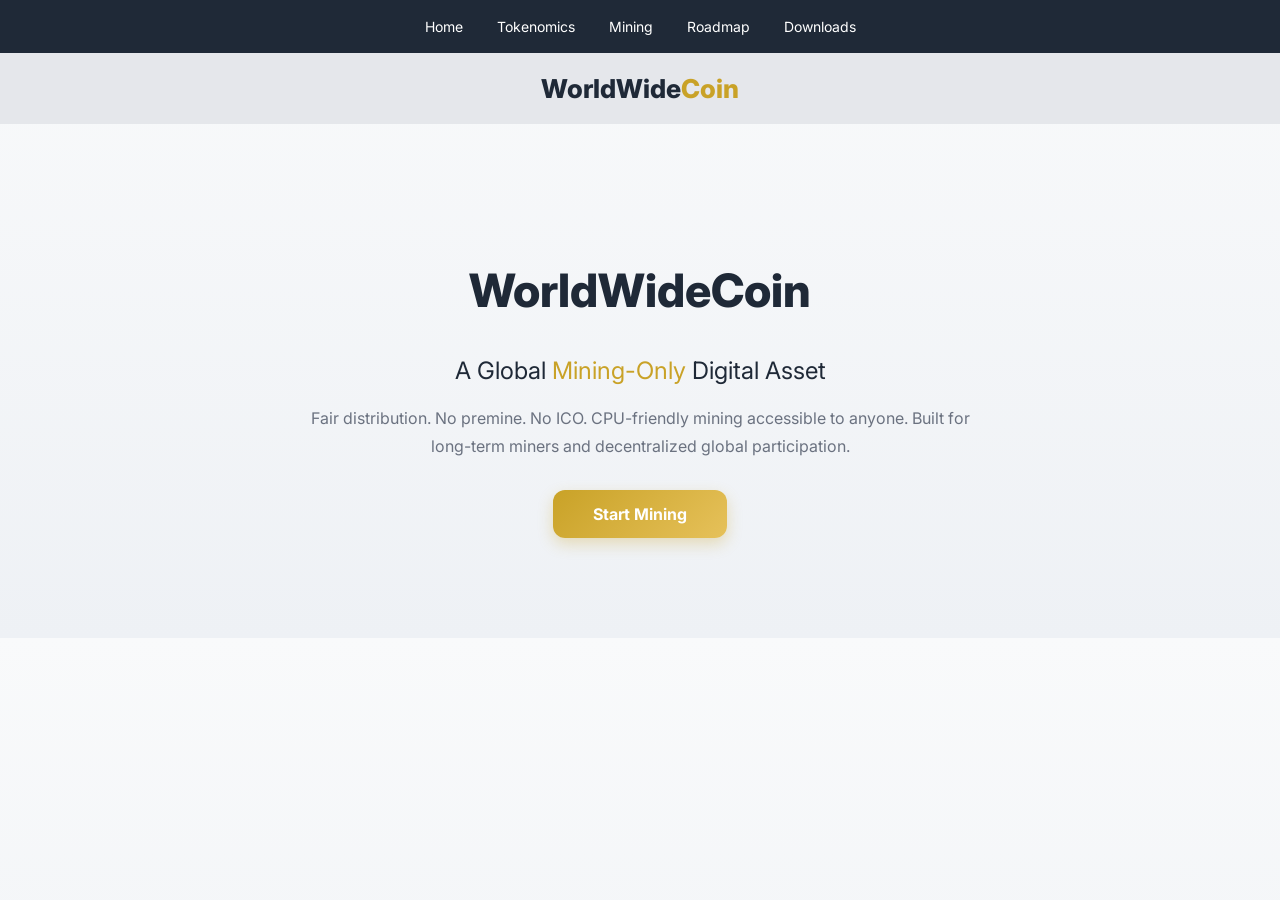
==== commit f2f26709: "Update index.html" ====
--- a/index.html
+++ b/index.html
@@ -9,133 +9,102 @@
 
 <style>
 
-/* (YOUR ORIGINAL CSS — unchanged) */
-
 body {
   margin: 0;
   font-family: 'Inter', sans-serif;
-  background: #F5F6F8;
+  background: linear-gradient(to bottom, #F9FAFB, #EEF1F5);
   color: #1F2937;
 }
 
-/* NAVBAR (NEW) */
+/* NAVBAR */
+
 nav {
   background: #1F2937;
   padding: 12px;
-  text-align: center;
+  display: flex;
+  justify-content: center;
+  flex-wrap: wrap;
+  gap: 10px;
 }
 
 nav a {
   color: white;
-  margin: 0 15px;
   text-decoration: none;
-  font-weight: 600;
+  font-size: 14px;
+  padding: 6px 12px;
+  border-radius: 6px;
 }
 
 nav a:hover {
-  color: #C9A227;
+  background: rgba(255,255,255,0.1);
 }
 
 /* HEADER */
 
 header {
   background: #E5E7EB;
-  padding: 20px 40px;
-  font-size: 28px;
+  padding: 20px;
+  text-align: center;
+  font-size: 26px;
   font-weight: 800;
 }
 
-header .worldwide { color: #1F2937; }
 header .coin { color: #C9A227; }
 
 /* HERO */
 
 .hero {
   text-align: center;
-  padding: 80px 20px;
+  padding: 100px 20px;
 }
 
 .hero-title {
-  display: flex;
-  align-items: center;
-  justify-content: center;
-  gap: 15px;
   font-size: 46px;
   font-weight: 800;
 }
 
-.inline-logo {
-  height: 55px;
-}
-
 .subtitle {
-  font-size: 26px;
-  margin: 15px 0;
+  font-size: 24px;
+  margin: 20px 0;
 }
 
 .subtitle span {
   color: #C9A227;
-  font-weight: 700;
 }
 
 .hero p {
-  max-width: 800px;
-  margin: 25px auto;
-  font-size: 18px;
+  max-width: 700px;
+  margin: auto;
   color: #6B7280;
   line-height: 1.7;
 }
 
+/* BUTTON */
+
 .btn {
   display: inline-block;
-  margin-top: 25px;
-  padding: 16px 45px;
-  background: #C9A227;
+  margin-top: 30px;
+  padding: 14px 40px;
+  background: linear-gradient(135deg, #C9A227, #E6C15A);
   color: white;
   text-decoration: none;
   font-weight: 700;
-  border-radius: 8px;
+  border-radius: 12px;
+  box-shadow: 0 6px 15px rgba(201,162,39,0.3);
+  transition: 0.2s;
 }
 
-.btn:hover { background: #B8962E; }
-
-/* SECTION */
-
-.section {
-  padding: 80px 20px;
-  max-width: 1100px;
-  margin: auto;
+.btn:active {
+  transform: scale(0.97);
 }
 
-.section h2 {
-  text-align: center;
-  font-size: 32px;
-  margin-bottom: 40px;
-}
+/* MOBILE */
 
-/* GRID */
-
-.grid {
-  display: grid;
-  grid-template-columns: repeat(auto-fit, minmax(260px, 1fr));
-  gap: 30px;
-}
-
-.card {
-  background: white;
-  padding: 30px;
-  border-radius: 12px;
-  border: 1px solid #E5E7EB;
-}
-
-/* FOOTER */
-
-footer {
-  background: #E5E7EB;
-  padding: 40px;
-  text-align: center;
-  font-size: 14px;
-  color: #6B7280;
+@media (max-width: 768px) {
+  .hero-title { font-size: 32px; }
+  .subtitle { font-size: 18px; }
+  .hero { padding: 60px 15px; }
+  .btn { width: 85%; }
 }
 
 </style>
@@ -143,7 +112,6 @@
 
 <body>
 
-<!-- NAVBAR -->
 <nav>
   <a href="index.html">Home</a>
   <a href="tokenomics.html">Tokenomics</a>
@@ -153,15 +121,12 @@
 </nav>
 
 <header>
-  <span class="worldwide">WorldWide</span><span class="coin">Coin</span>
+  WorldWide<span class="coin">Coin</span>
 </header>
 
 <section class="hero">
 
-  <h1 class="hero-title">
-    <img src="logo.png" class="inline-logo">
-    WorldWideCoin
-  </h1>
+  <h1 class="hero-title">WorldWideCoin</h1>
 
   <div class="subtitle">
     A Global <span>Mining-Only</span> Digital Asset
@@ -176,11 +141,5 @@
 
 </section>
 
-<!-- KEEP YOUR EXISTING SECTIONS BELOW (UNCHANGED) -->
-
-<footer>
-  © 2026 WorldWideCoin (WWC). Decentralized. Fair. Sustainable.
-</footer>
-
 </body>
 </html>
